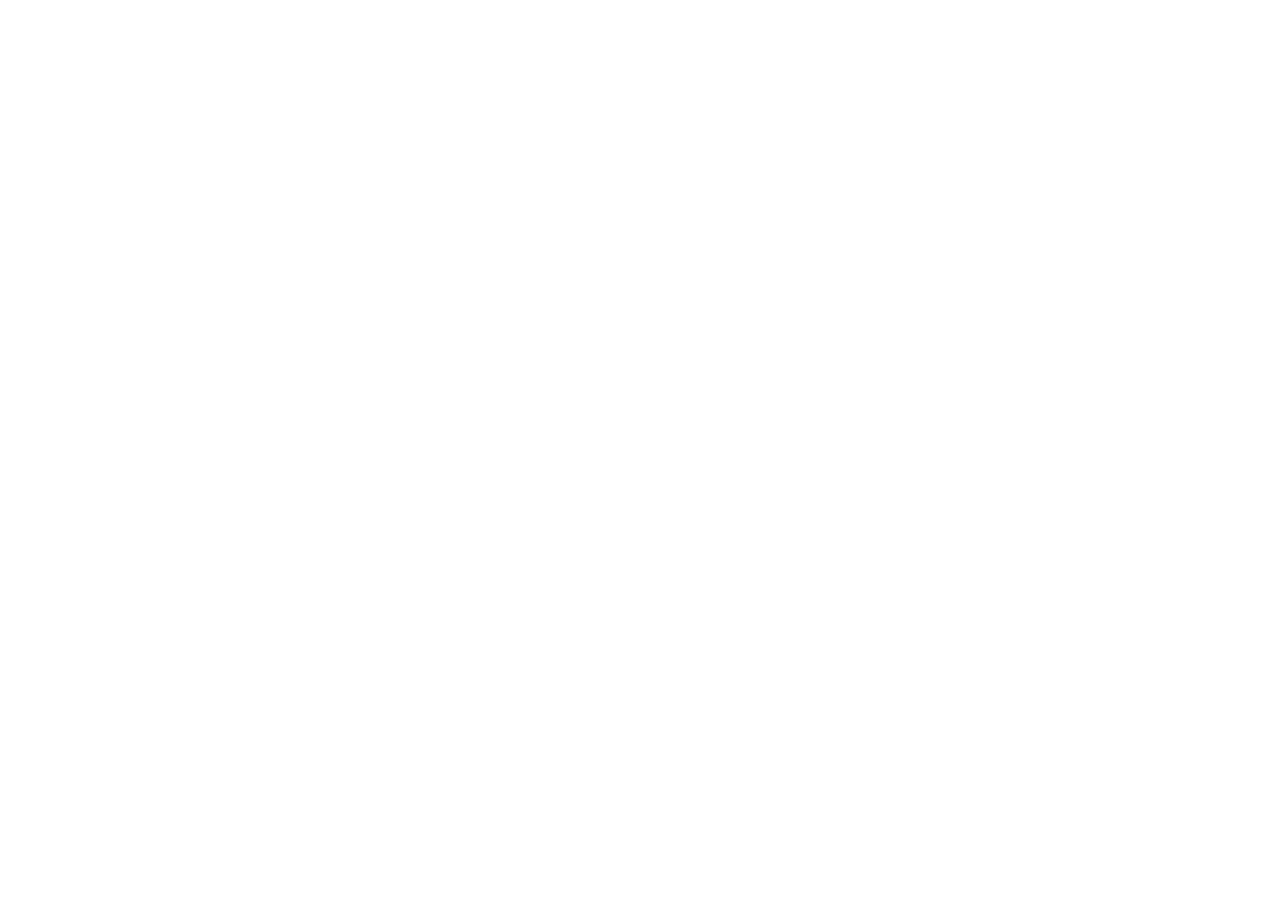
==== index.html @ 75c090d2 "thefogettingsyllabus" ====
<!DOCTYPE html>
<html lang="en">
<head>
    <meta charset="UTF-8">
    <meta name="viewport" content="width=device-width, initial-scale=1.0">
    <title>Document</title>
</head>
<body>
    
</body>
</html>
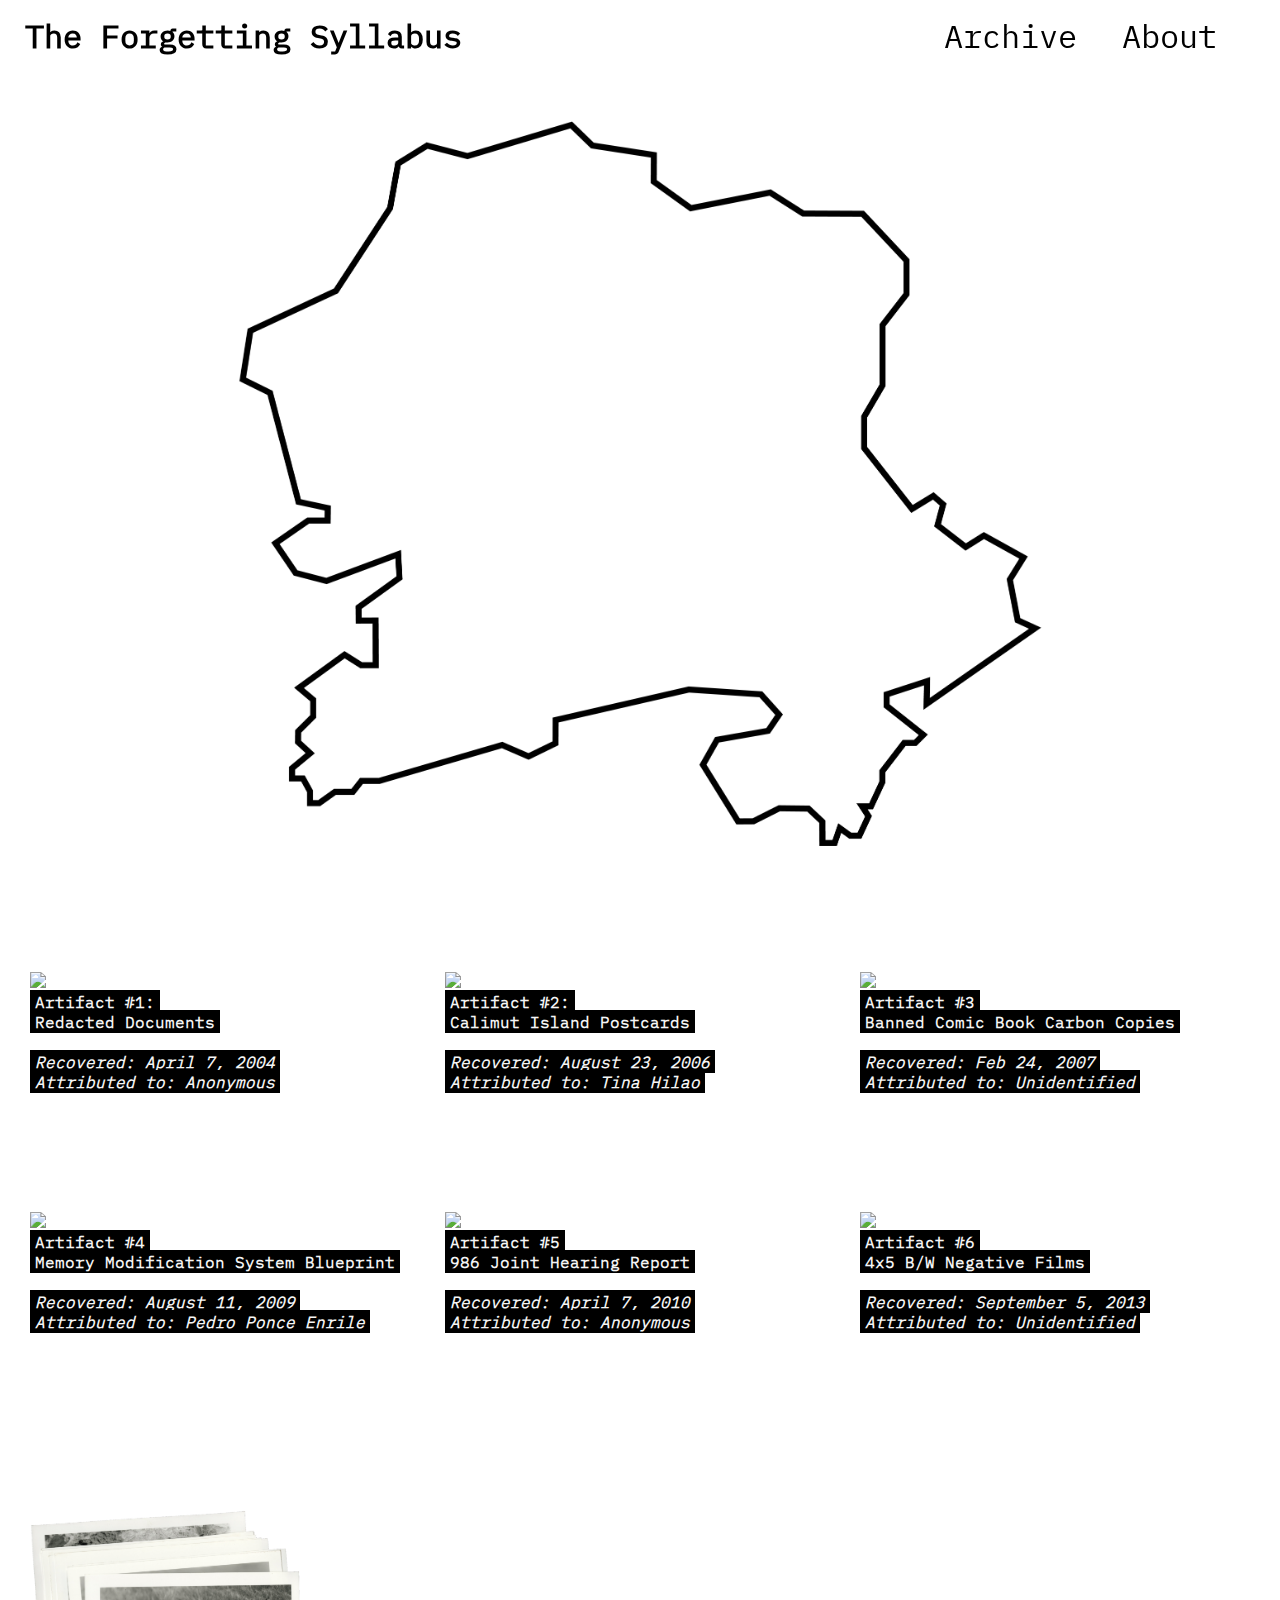
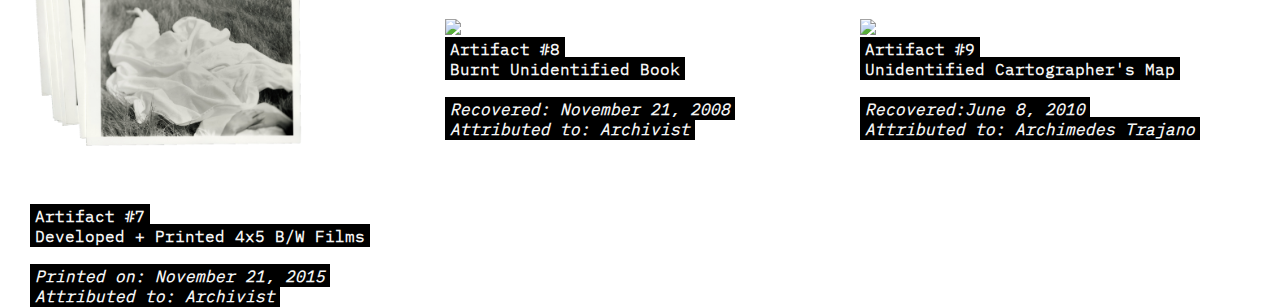
==== commit 8d4297ac: "backup before adding new pages" ====
--- a/index.html
+++ b/index.html
@@ -4,8 +4,135 @@
     <meta charset="UTF-8">
     <meta name="viewport" content="width=device-width, initial-scale=1.0">
     <title>Document</title>
+    <link rel="stylesheet" href="style.css">
 </head>
 <body>
-    
+    <div class="grain"></div>
+    <header class="archive-header">
+        <div>
+            <h1>
+                The Forgetting Syllabus
+            </h1>
+        </div>
+         <div>
+            <a href="">Archive</a>
+            <a href="">About</a>
+        </div>
+    </header>
+    <main>
+        <div class="archive-grid-2">
+            <image src="assets/BG_Map.png"></image>
+        </div>
+        <div class="archive-grid">
+            <a href="artifact-1/">
+                <image src="assets/Redacted_Stacked_BW.png"></image>
+                    <h4>
+                        <span class="highlight">Artifact #1:</span>
+                        <br>
+                        <span class="highlight">Redacted Documents</span>
+                        <br><br>
+                        <span class="highlight" style="font-size: 16px;"><i>Recovered: April 7, 2004</i></span>
+                        <br>
+                        <span class="highlight" style="font-size: 16px;"><i>Attributed to: Anonymous</i></span>
+                    </h4>
+            </a>
+            <a href="">
+                <image src="assets/Postcards_Stacked_BW.png"></image>
+                    <h4>
+                        <span class="highlight">Artifact #2:</span>
+                        <br>
+                        <span class="highlight">Calimut Island Postcards</span>
+                        <br><br>
+                        <span class="highlight" style="font-size: 16px;"><i>Recovered: August 23, 2006</i></span>
+                        <br>
+                        <span class="highlight" style="font-size: 16px;"><i>Attributed to: Tina Hilao</i></span>
+                    </h4>
+            </a>
+            <a href="">
+                <image src="assets/Samizdat_Stacked_BW.png"></image>
+                    <h4>
+                        <span class="highlight">Artifact #3</span>
+                        <br>
+                        <span class="highlight">Banned Comic Book Carbon Copies</span>
+                        <br><br>
+                        <span class="highlight" style="font-size: 16px;"><i>Recovered: Feb 24, 2007</i></span>
+                        <br>
+                        <span class="highlight" style="font-size: 16px;"><i>Attributed to: Unidentified</i></span>
+                    </h4>
+            </a>
+            <a href="">
+                <image src="assets/Blueprint_Thumbnail.png"></image>
+                    <h4>
+                        <span class="highlight">Artifact #4</span>
+                        <br>
+                        <span class="highlight">Memory Modification System Blueprint</span>
+                        <br><br>
+                        <span class="highlight" style="font-size: 16px;"><i>Recovered: August 11, 2009</i></span>
+                        <br>
+                        <span class="highlight" style="font-size: 16px;"><i>Attributed to: Pedro Ponce Enrile</i></span>
+                    </h4>
+            </a>
+            <a href="">
+                <image src="assets/Ghosts_Stacked.png"></image>
+                    <h4>
+                        <span class="highlight">Artifact #5</span>
+                        <br>
+                        <span class="highlight">986 Joint Hearing Report</span>
+                        <br><br>
+                        <span class="highlight" style="font-size: 16px;"><i>Recovered: April 7, 2010</i></span>
+                        <br>
+                        <span class="highlight" style="font-size: 16px;"><i>Attributed to: Anonymous</i></span>
+                    </h4>
+            </a>
+            <a href="">
+                <image src="assets/Photographs_Stacked_BW.png"></image>
+                    <h4>
+                        <span class="highlight">Artifact #6</span>
+                        <br>
+                        <span class="highlight">4x5 B/W Negative Films</span>
+                        <br><br>
+                        <span class="highlight" style="font-size: 16px;"><i>Recovered: September 5, 2013</i></span>
+                        <br>
+                        <span class="highlight" style="font-size: 16px;"><i>Attributed to: Unidentified</i></span>
+                    </h4>
+            </a>
+            <a href="">
+                <image src="assets/Prints_Stacked_BW.png"></image>
+                    <h4>
+                        <span class="highlight">Artifact #7</span>
+                        <br>
+                        <span class="highlight">Developed + Printed 4x5 B/W Films</span>
+                        <br><br>
+                        <span class="highlight" style="font-size: 16px;"><i>Printed on: November 21, 2015</i></span>
+                        <br>
+                        <span class="highlight" style="font-size: 16px;"><i>Attributed to: Archivist</i></span>
+                    </h4>
+            </a>
+            <a href="">
+                <image src="assets/Burnt_Book_BW.png"></image>
+                    <h4>
+                        <span class="highlight">Artifact #8</span>
+                        <br>
+                        <span class="highlight">Burnt Unidentified Book</span>
+                        <br><br>
+                        <span class="highlight" style="font-size: 16px;"><i>Recovered: November 21, 2008</i></span>
+                        <br>
+                        <span class="highlight" style="font-size: 16px;"><i>Attributed to: Archivist</i></span>
+                    </h4>
+            </a>
+            <a href="">
+                <image src="assets/Map_Stacked_BW.png"></image>
+                    <h4>
+                        <span class="highlight">Artifact #9</span>
+                        <br>
+                        <span class="highlight">Unidentified Cartographer's Map</span>
+                        <br><br>
+                        <span class="highlight" style="font-size: 16px;"><i>Recovered:June 8, 2010</i></span>
+                        <br>
+                        <span class="highlight" style="font-size: 16px;"><i>Attributed to: Archimedes Trajano</i></span>
+                    </h4>
+            </a>
+            </div>
+    </main>
 </body>
 </html>--- a/style.css
+++ b/style.css
@@ -0,0 +1,176 @@
+* {
+    box-sizing: border-box;
+}
+
+body {
+    padding: 0;
+    margin: 0;
+}
+
+@font-face {
+    font-family: Redaction-Regular;
+    src: url(assets/Redaction-Regular.otf);
+}
+
+@font-face {
+    font-family: IBM-Plex-Regular;
+    src: url(assets/IBMPlexMono-Regular.ttf);
+}
+
+@font-face {
+    font-family: IBM-Plex-Light;
+    src: url(assets/IBMPlexMono-Light.ttf);
+}
+
+.archive-grid {
+    display: grid;
+    grid-template-columns: 1fr 1fr 1fr;
+    align-items: center;
+    gap: 25px;
+    grid-row-gap: 120px;
+    padding: 0px 30px;
+}
+
+.archive-grid-2 {
+    display: block;
+    margin-left: auto;
+    margin-right: auto;
+    align-items: center;
+    padding: 50px 15px;
+    width: 75%;
+}
+
+.archive-grid-2 img {
+    width: 100%;
+}
+
+.archive-grid img {
+    width: 70%;
+}
+
+.archive-grid a {
+    text-decoration: none;
+    color: black
+}
+
+.archive-grid h4 {
+    font-family: 'IBM-Plex-Light';
+    font-size: 16px;
+    margin: 0;
+    color: whitesmoke;
+}
+
+.archive-header {
+    font-family: 'IBM-Plex-Regular';
+    display: flex;
+    justify-content: space-between;
+    align-items: flex-end;
+    color: black;
+    padding: 15px 25px;
+    position: fixed;
+    /* Set the navbar to fixed position */
+    top: 0;
+    /* Position the navbar at the top of the page */
+    width: 97%
+        /* Full width */
+}
+
+.archive-header h1 {
+    margin: 0px;
+    padding: 0px;
+    font-size: 32px;
+    text-decoration: none;
+}
+
+.archive-header a {
+    font-size: 32px;
+    text-decoration: none;
+    color: black;
+    margin-left: 35px;
+}
+
+.highlight {
+    background: black;
+    color: whitesmoke;
+    background-size: 200% 50%;
+    padding: .10em .30em;
+}
+
+/* https://codepen.io/ValentinBossens/pen/BaKRwea */
+.grain {
+    position: fixed;
+    top: 0;
+    left: 0;
+    height: 100%;
+    width: 100%;
+    pointer-events: none;
+    z-index: 300;
+    transform: translateZ(0);
+}
+
+.grain::before {
+    content: "";
+    top: -10rem;
+    left: -10rem;
+    width: calc(100% + 20rem);
+    height: calc(100% + 20rem);
+    z-index: 9999;
+    position: fixed;
+    background-image: url('https://upload.wikimedia.org/wikipedia/commons/5/5c/Image_gaussian_noise_example.png');
+    opacity: 0.15;
+    pointer-events: none;
+    -webkit-animation: noise 1s steps(2) infinite;
+    animation: noise 1s steps(2) infinite;
+}
+
+@-webkit-keyframes noise {
+    to {
+        transform: translate3d(-7rem, 0, 0)
+    }
+}
+
+@keyframes noise {
+    0% {
+        transform: translate3d(0, 9rem, 0)
+    }
+
+    10% {
+        transform: translate3d(-1rem, -4rem, 0)
+    }
+
+    20% {
+        transform: translate3d(-8rem, 2rem, 0)
+    }
+
+    30% {
+        transform: translate3d(9rem, -9rem, 0)
+    }
+
+    40% {
+        transform: translate3d(-2rem, 7rem, 0)
+    }
+
+    50% {
+        transform: translate3d(-9rem, -4rem, 0)
+    }
+
+    60% {
+        transform: translate3d(2rem, 6rem, 0)
+    }
+
+    70% {
+        transform: translate3d(7rem, -8rem, 0)
+    }
+
+    80% {
+        transform: translate3d(-9rem, 1rem, 0)
+    }
+
+    90% {
+        transform: translate3d(6rem, -5rem, 0)
+    }
+
+    to {
+        transform: translate3d(-7rem, 0, 0)
+    }
+}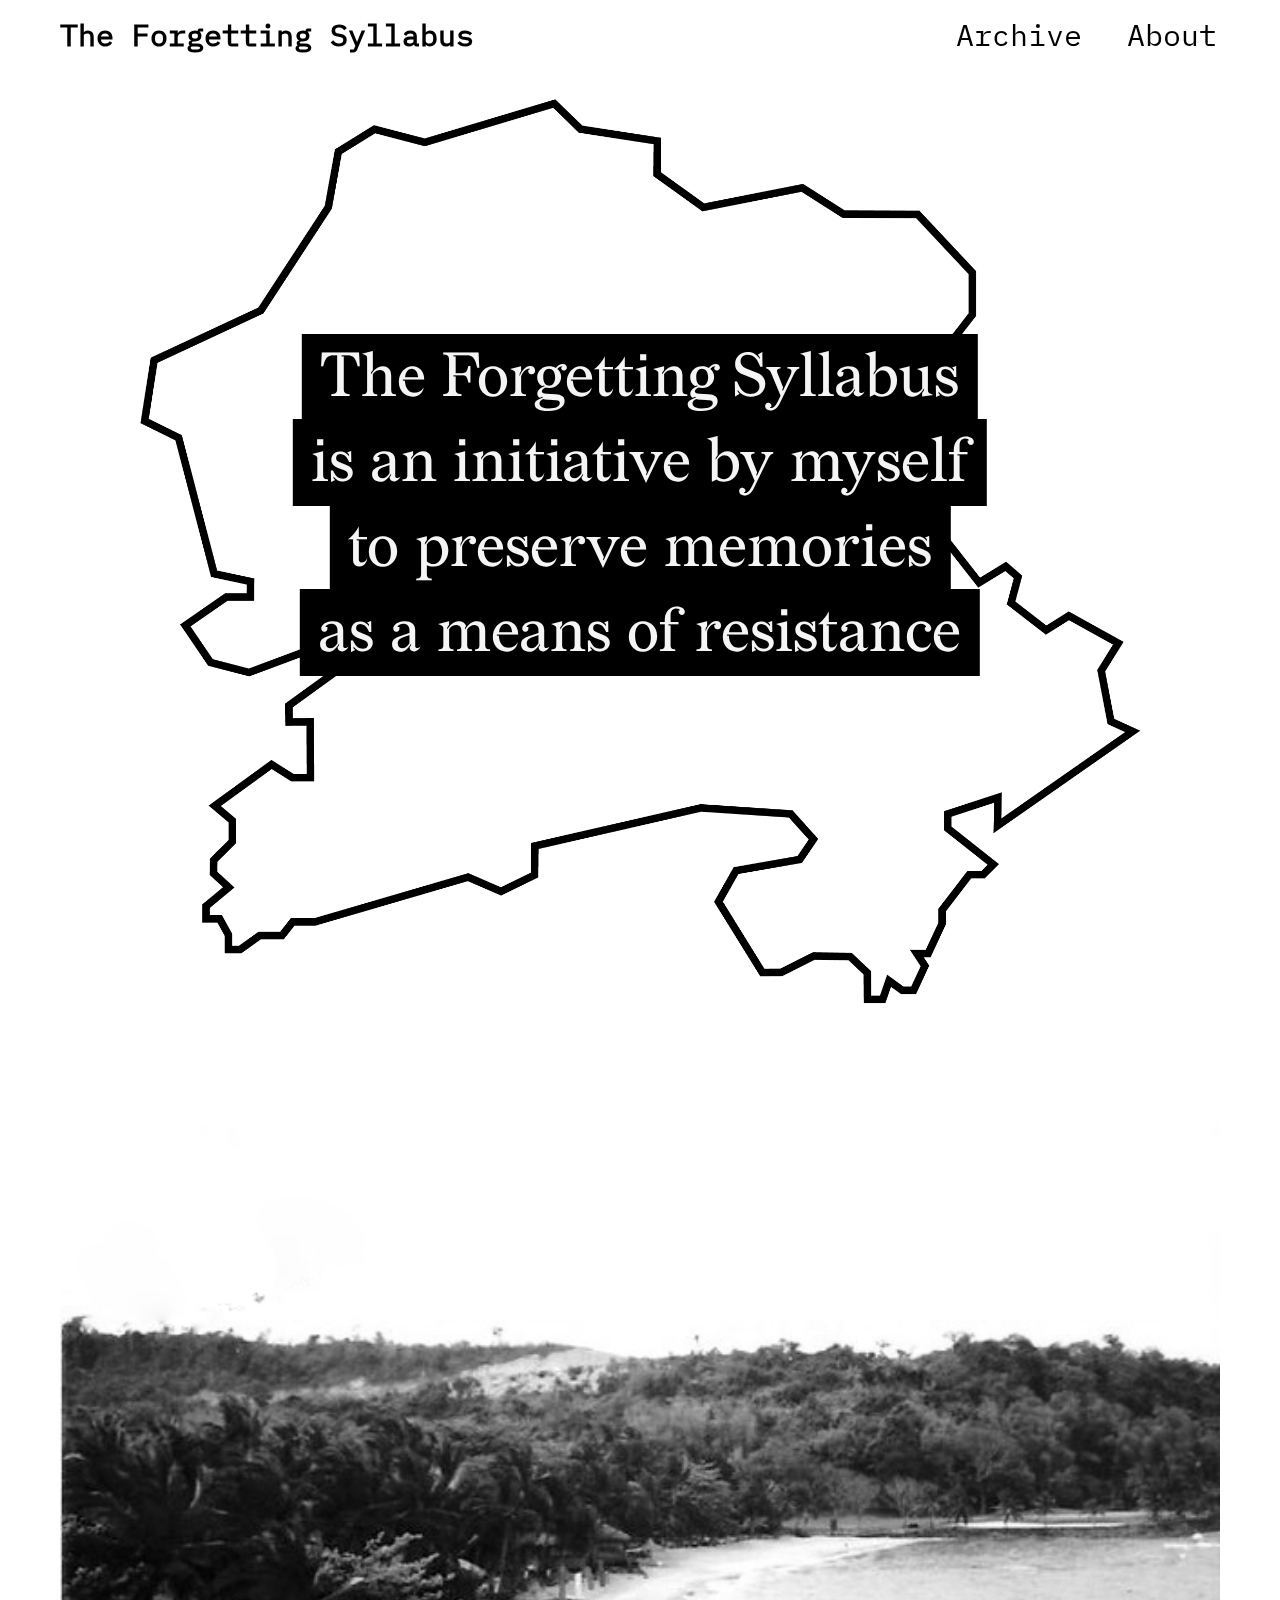
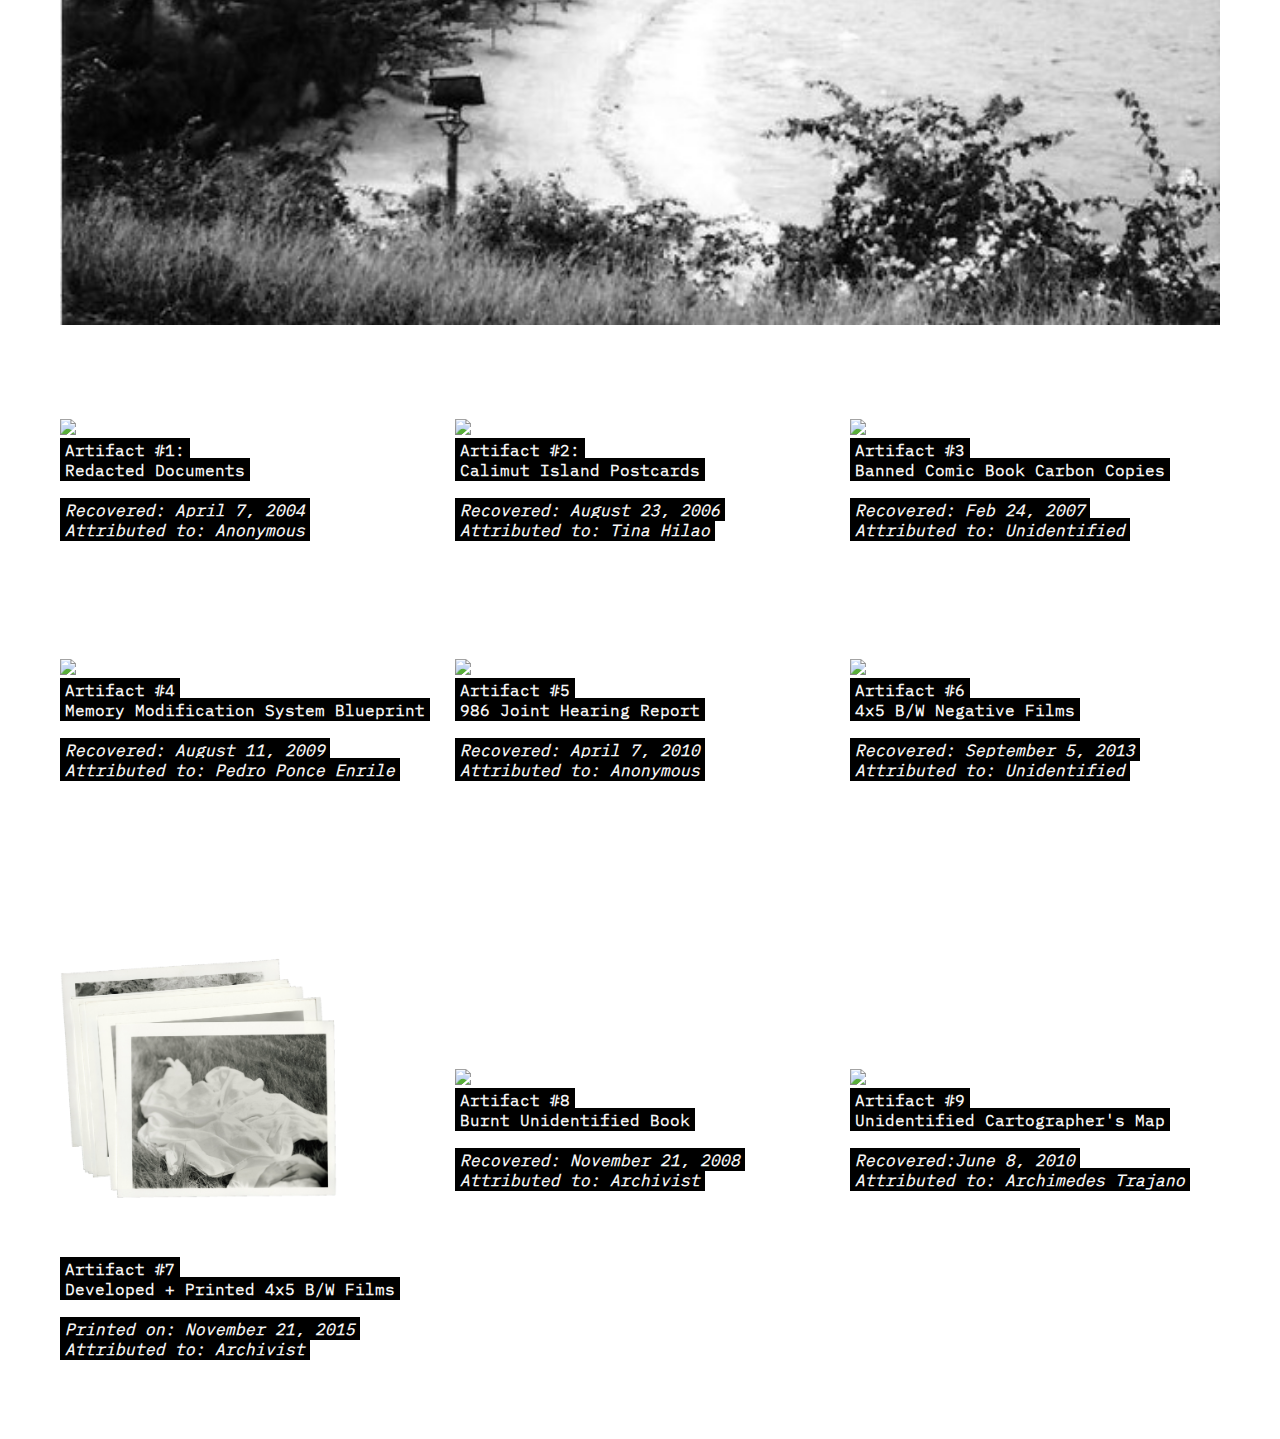
==== commit ce0e0e7c: "third commit" ====
--- a/index.html
+++ b/index.html
@@ -11,17 +11,28 @@
     <header class="archive-header">
         <div>
             <h1>
-                The Forgetting Syllabus
+            <a href="index.html">The Forgetting Syllabus</a>
             </h1>
         </div>
-         <div>
-            <a href="">Archive</a>
+        <div>
+            <a href="archive/">Archive</a>
             <a href="">About</a>
         </div>
     </header>
     <main>
         <div class="archive-grid-2">
             <image src="assets/BG_Map.png"></image>
+            <p>
+            <span class="highlight">The Forgetting Syllabus</span>
+            <br>
+            <span class="highlight">is an initiative by myself</span>
+            <br>
+            <span class="highlight">to preserve memories</span>
+            <br>
+            <span class="highlight">as a means of resistance</span>
+        </div>
+        <div class="archive-grid-2">
+            <img src="assets/calimut_photo_1.png">
         </div>
         <div class="archive-grid">
             <a href="artifact-1/">
@@ -36,7 +47,7 @@
                         <span class="highlight" style="font-size: 16px;"><i>Attributed to: Anonymous</i></span>
                     </h4>
             </a>
-            <a href="">
+            <a href="artifact-2/">
                 <image src="assets/Postcards_Stacked_BW.png"></image>
                     <h4>
                         <span class="highlight">Artifact #2:</span>
@@ -48,7 +59,7 @@
                         <span class="highlight" style="font-size: 16px;"><i>Attributed to: Tina Hilao</i></span>
                     </h4>
             </a>
-            <a href="">
+            <a href="artifact-3/">
                 <image src="assets/Samizdat_Stacked_BW.png"></image>
                     <h4>
                         <span class="highlight">Artifact #3</span>
@@ -132,7 +143,7 @@
                         <span class="highlight" style="font-size: 16px;"><i>Attributed to: Archimedes Trajano</i></span>
                     </h4>
             </a>
-            </div>
+        </div>
     </main>
 </body>
 </html>--- a/style.css
+++ b/style.css
@@ -9,61 +9,24 @@
 
 @font-face {
     font-family: Redaction-Regular;
-    src: url(assets/Redaction-Regular.otf);
+    src: url("/assets/Redaction-Regular.otf");
 }
 
 @font-face {
     font-family: IBM-Plex-Regular;
-    src: url(assets/IBMPlexMono-Regular.ttf);
+    src: url("/assets/IBMPlexMono-Regular.ttf");
 }
 
 @font-face {
     font-family: IBM-Plex-Light;
-    src: url(assets/IBMPlexMono-Light.ttf);
-}
-
-.archive-grid {
-    display: grid;
-    grid-template-columns: 1fr 1fr 1fr;
-    align-items: center;
-    gap: 25px;
-    grid-row-gap: 120px;
-    padding: 0px 30px;
-}
-
-.archive-grid-2 {
-    display: block;
-    margin-left: auto;
-    margin-right: auto;
-    align-items: center;
-    padding: 50px 15px;
-    width: 75%;
-}
-
-.archive-grid-2 img {
-    width: 100%;
-}
-
-.archive-grid img {
-    width: 70%;
-}
-
-.archive-grid a {
-    text-decoration: none;
-    color: black
-}
-
-.archive-grid h4 {
-    font-family: 'IBM-Plex-Light';
-    font-size: 16px;
-    margin: 0;
-    color: whitesmoke;
+    src: url("/assets/IBMPlexMono-Light.ttf");
 }
 
 .archive-header {
     font-family: 'IBM-Plex-Regular';
     display: flex;
     justify-content: space-between;
+    text-decoration: none;
     align-items: flex-end;
     color: black;
     padding: 15px 25px;
@@ -78,12 +41,12 @@
 .archive-header h1 {
     margin: 0px;
     padding: 0px;
-    font-size: 32px;
+    font-size: 30px;
     text-decoration: none;
 }
 
 .archive-header a {
-    font-size: 32px;
+    font-size: 30px;
     text-decoration: none;
     color: black;
     margin-left: 35px;
@@ -94,6 +57,83 @@
     color: whitesmoke;
     background-size: 200% 50%;
     padding: .10em .30em;
+}
+
+.archive-grid {
+    display: grid;
+    grid-template-columns: 1fr 1fr 1fr;
+    align-items: center;
+    gap: 25px;
+    grid-row-gap: 120px;
+    padding: 80px 60px;
+}
+
+.archive-grid-2 {
+    display: block;
+    margin-left: auto;
+    margin-right: auto;
+    align-items: center;
+    padding: 10px 15px;
+    width: 93%;
+    position: relative;
+}
+
+.archive-grid-2 img {
+    width: 100%;
+}
+.archive-grid-2 p {
+    position: absolute;
+    top: 40%;
+    left: 50%;
+    transform: translate(-50%, -50%);
+    font-family: 'Redaction-Regular';
+    font-size: 62px;
+    text-align: center;
+    line-height: 85px;
+    width: 100%;
+}
+
+.archive-grid-3 {
+    display: grid;
+    grid-template-columns: 60% 40%;
+    align-items: start;
+    gap: 25px;
+    grid-row-gap: 120px;
+    padding: 80px 60px;
+    height: 100vh;
+    font-family: 'IBM-Plex-Regular';
+}
+.archive-grid-3 h4 {
+    margin-top: 0;
+}
+
+div.scroll-container {
+    background-color: black;
+    overflow: scroll;
+    white-space: nowrap;
+    padding: 80px;
+    height: 100%;
+}
+  
+div.scroll-container img {
+    height: 100%;
+    padding: 25px;
+}
+
+.archive-grid img {
+    width: 75%;
+}
+
+.archive-grid a {
+    text-decoration: none;
+    color: black
+}
+
+.archive-grid h4 {
+    font-family: 'IBM-Plex-Light';
+    font-size: 16px;
+    margin: 0;
+    color: whitesmoke;
 }
 
 /* https://codepen.io/ValentinBossens/pen/BaKRwea */
@@ -117,7 +157,7 @@
     z-index: 9999;
     position: fixed;
     background-image: url('https://upload.wikimedia.org/wikipedia/commons/5/5c/Image_gaussian_noise_example.png');
-    opacity: 0.15;
+    opacity: 0.20;
     pointer-events: none;
     -webkit-animation: noise 1s steps(2) infinite;
     animation: noise 1s steps(2) infinite;
